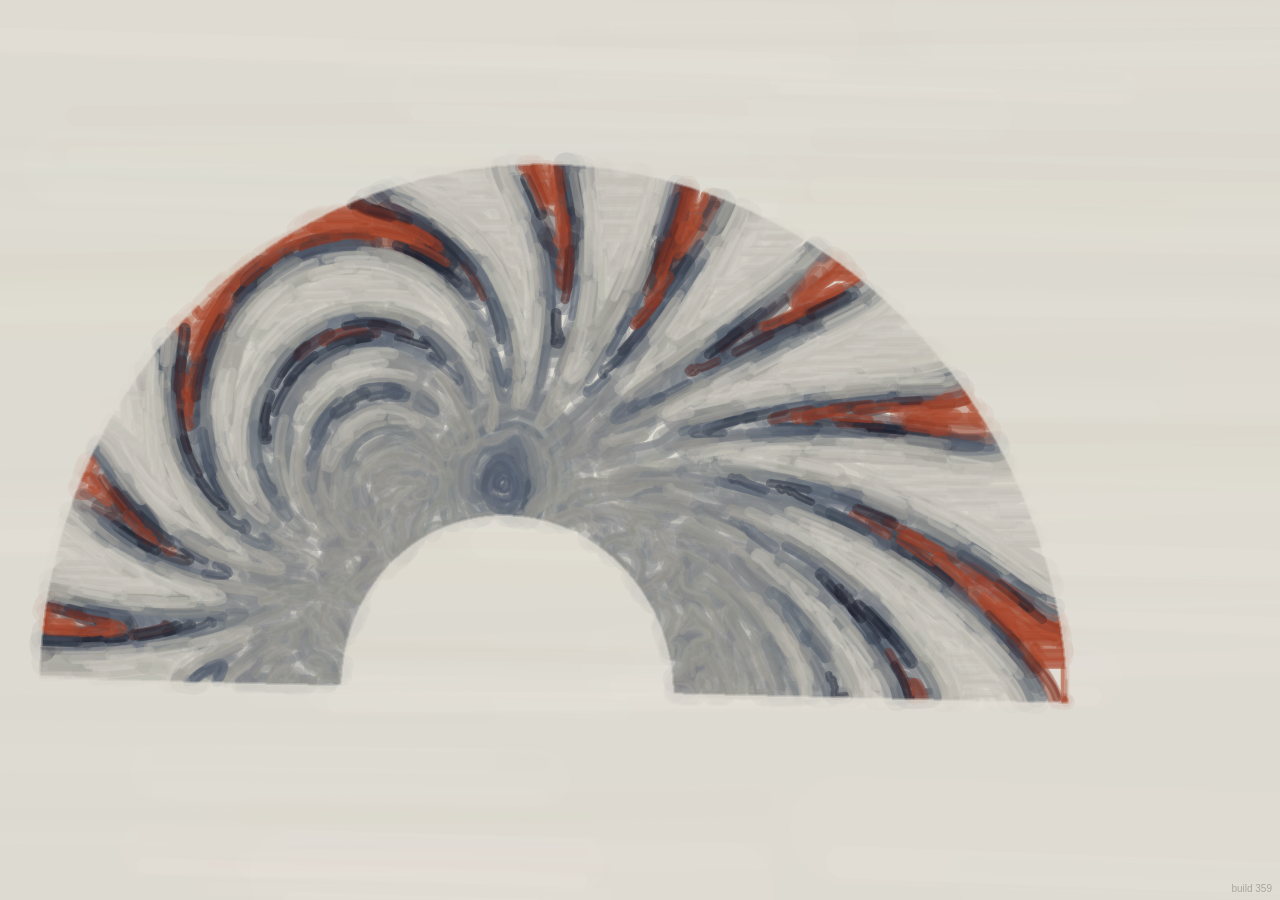
==== public/index.html @ 2e0e08db "Build 359: the moiré painter proper, and it learns All four surfaces, and both kinds of pattern: rin" ====
<!doctype html>
<!-- hexfield: the painting and nothing else (the old painter is kept at /studies.html) -->
<!-- hexfield build 359 (2026-10-22) -->
<html lang="en">
<head>
<meta charset="utf-8">
<meta name="viewport" content="width=device-width, initial-scale=1, viewport-fit=cover">
<title>hexfield</title>
<link rel="icon" href="assets/hexfield-logo.svg" type="image/svg+xml">
<style>
  html, body { margin: 0; height: 100%; overflow: hidden; background: rgb(226, 219, 205); }
  #view { display: block; width: 100vw; height: 100vh; }
  #buildBadge { position: fixed; right: 8px; bottom: 6px; font: 10px/1 -apple-system, Helvetica, Arial, sans-serif; color: rgba(0, 0, 0, 0.25); pointer-events: none; }
</style>
</head>
<body>
<canvas id="view"></canvas>
<div id="buildBadge">build 359</div>
<script src="moire/moire.js"></script>
<script src="moire/learn.js"></script>
<script src="moire/page.js"></script>
</body>
</html>
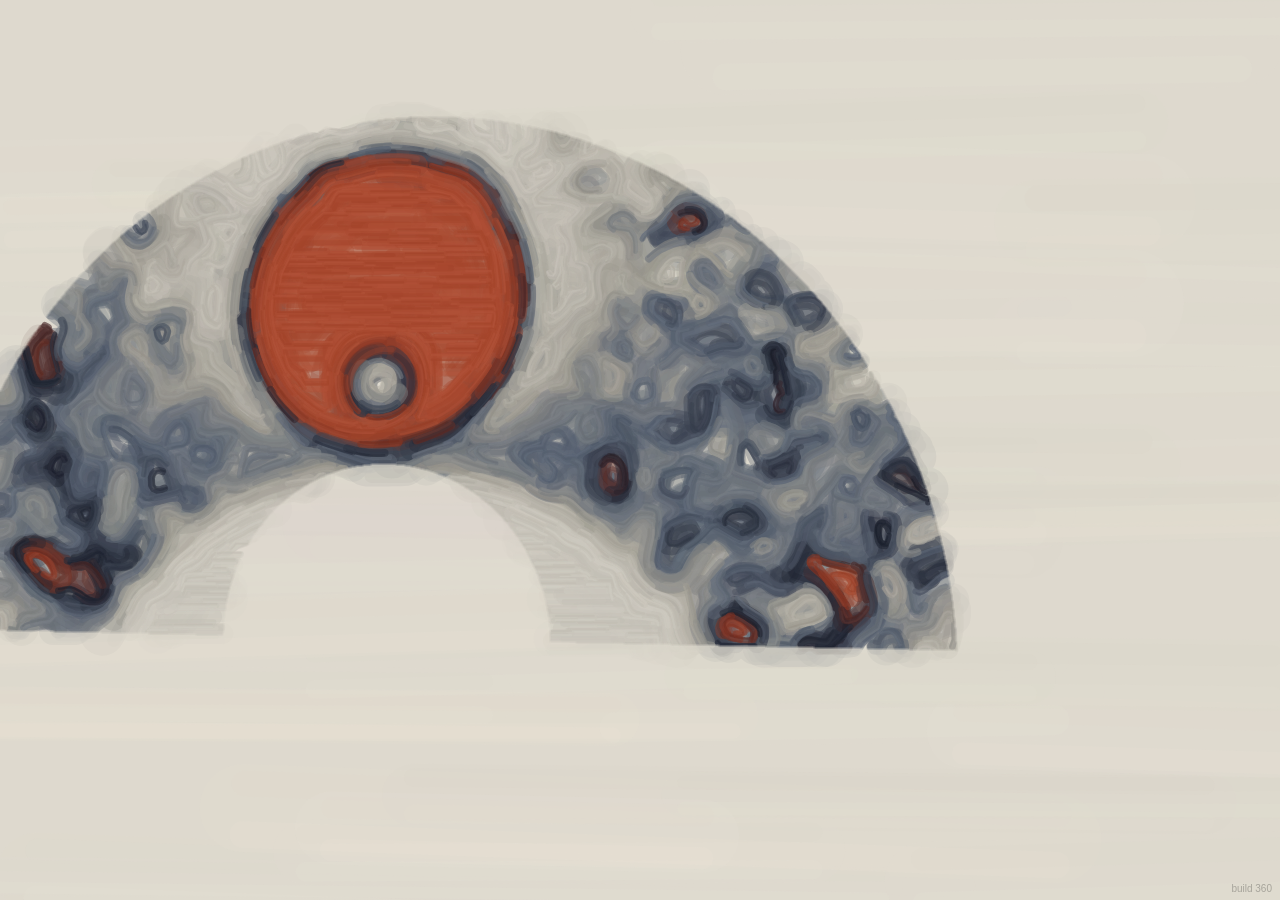
==== commit cec751d7: "Build 360: moiré sims that act on each other Each painting runs two or three sims at once: rings, bi" ====
--- a/public/index.html
+++ b/public/index.html
@@ -1,6 +1,6 @@
 <!doctype html>
 <!-- hexfield: the painting and nothing else (the old painter is kept at /studies.html) -->
-<!-- hexfield build 359 (2026-10-22) -->
+<!-- hexfield build 360 (2026-10-22) -->
 <html lang="en">
 <head>
 <meta charset="utf-8">
@@ -15,7 +15,7 @@
 </head>
 <body>
 <canvas id="view"></canvas>
-<div id="buildBadge">build 359</div>
+<div id="buildBadge">build 360</div>
 <script src="moire/moire.js"></script>
 <script src="moire/learn.js"></script>
 <script src="moire/page.js"></script>
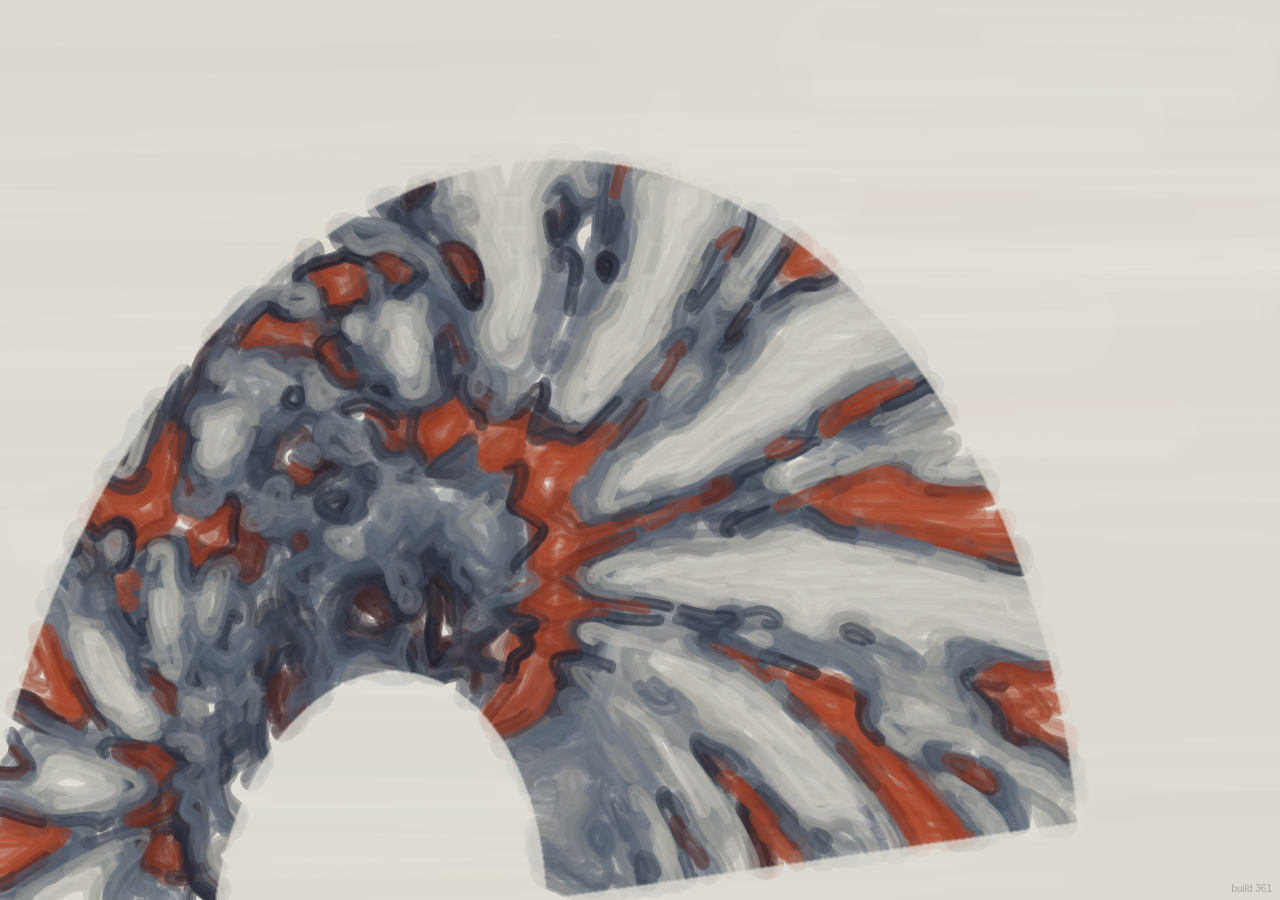
==== commit 80d6fb71: "Build 361: sims that act on each other more; a painting that never stops Interaction: - Pushes betwe" ====
--- a/public/index.html
+++ b/public/index.html
@@ -1,6 +1,6 @@
 <!doctype html>
 <!-- hexfield: the painting and nothing else (the old painter is kept at /studies.html) -->
-<!-- hexfield build 360 (2026-10-22) -->
+<!-- hexfield build 361 (2026-10-22) -->
 <html lang="en">
 <head>
 <meta charset="utf-8">
@@ -15,7 +15,7 @@
 </head>
 <body>
 <canvas id="view"></canvas>
-<div id="buildBadge">build 360</div>
+<div id="buildBadge">build 361</div>
 <script src="moire/moire.js"></script>
 <script src="moire/learn.js"></script>
 <script src="moire/page.js"></script>
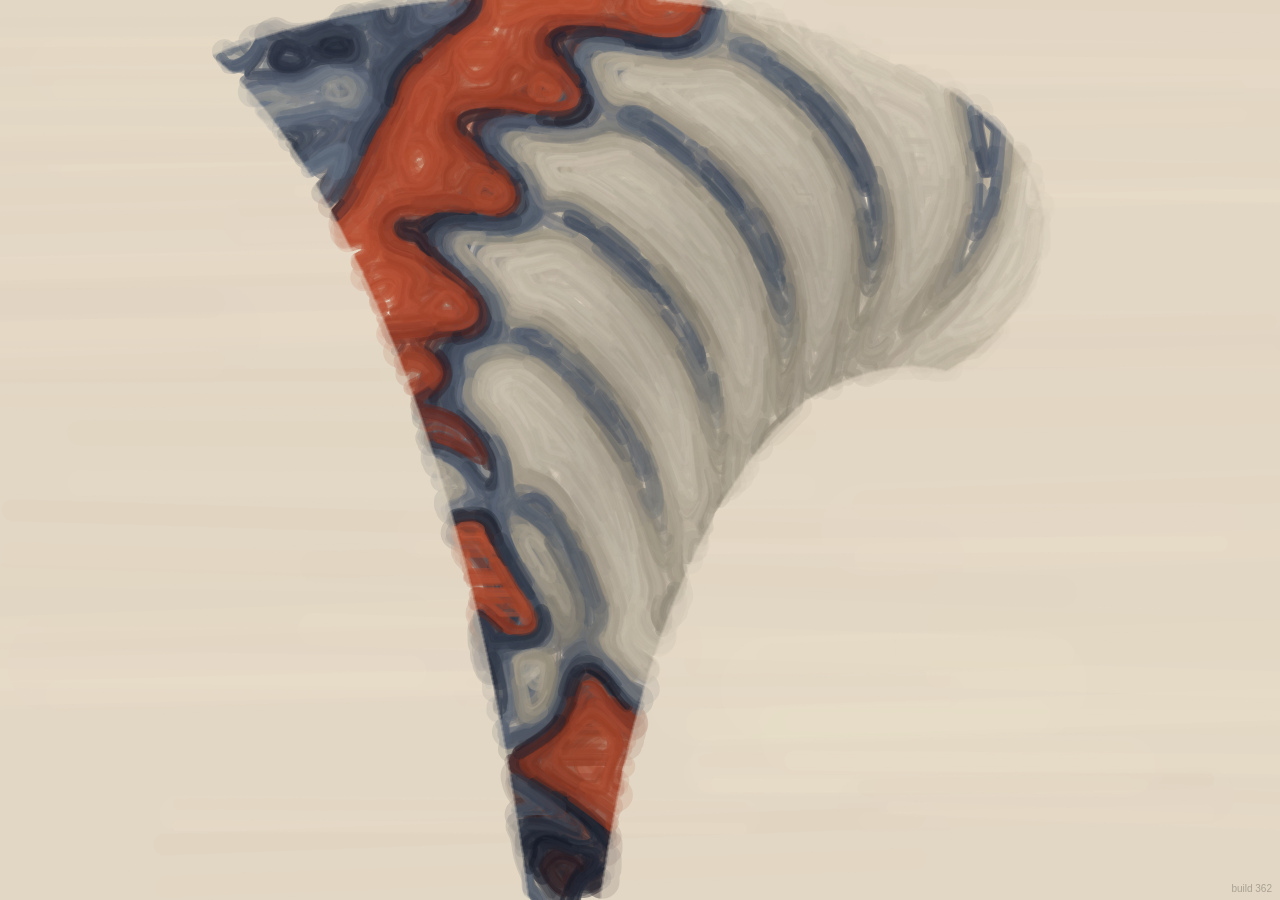
==== commit ccdb7547: "Build 362: one shared memory for every visitor's browser The moiré painter's finds are now pooled ac" ====
--- a/public/index.html
+++ b/public/index.html
@@ -1,6 +1,6 @@
 <!doctype html>
 <!-- hexfield: the painting and nothing else (the old painter is kept at /studies.html) -->
-<!-- hexfield build 361 (2026-10-22) -->
+<!-- hexfield build 362 (2026-10-22) -->
 <html lang="en">
 <head>
 <meta charset="utf-8">
@@ -15,7 +15,7 @@
 </head>
 <body>
 <canvas id="view"></canvas>
-<div id="buildBadge">build 361</div>
+<div id="buildBadge">build 362</div>
 <script src="moire/moire.js"></script>
 <script src="moire/learn.js"></script>
 <script src="moire/page.js"></script>
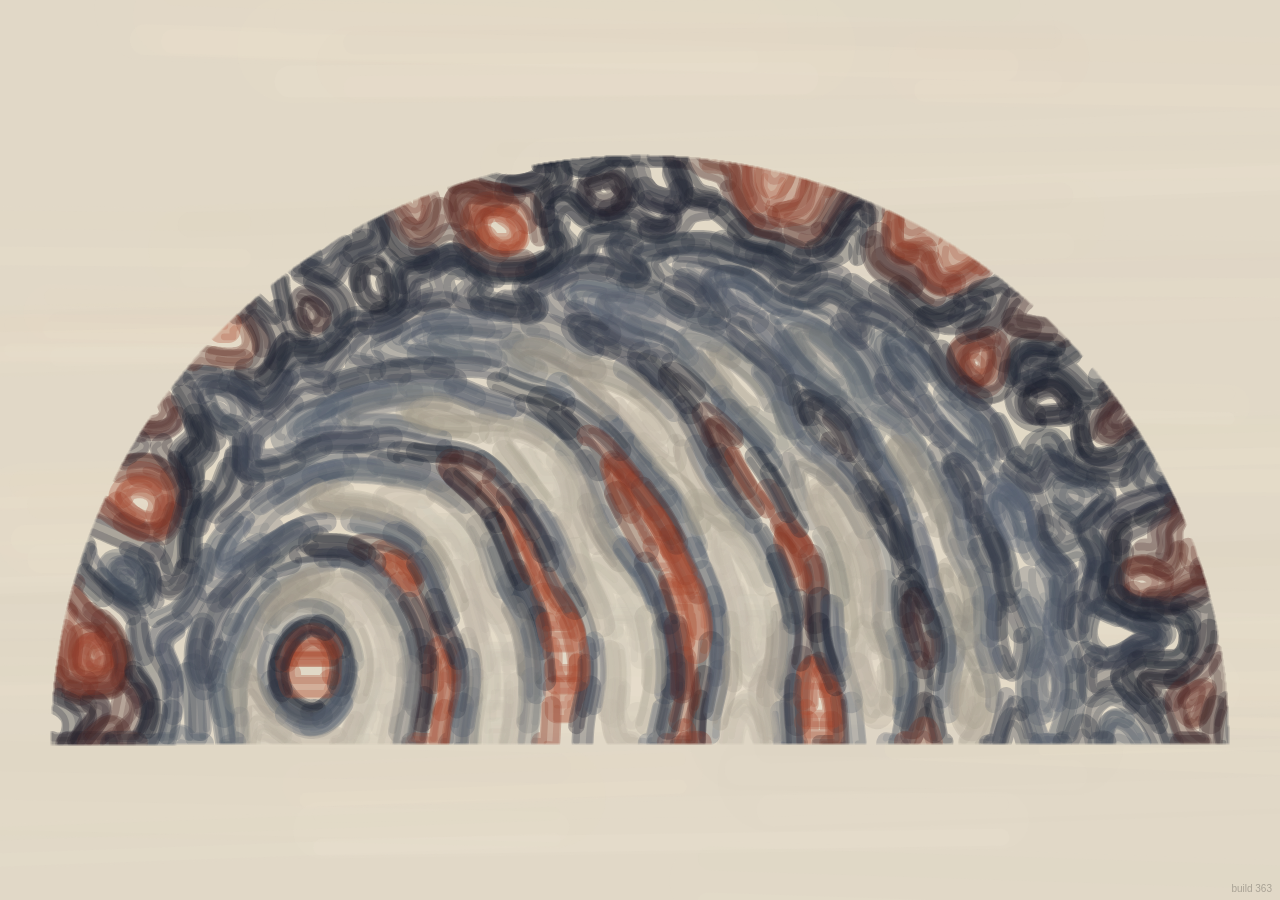
==== commit 7671f0ce: "Build 363: the whole silhouette, centred; the plane's flat maps - Framing: every silhouette is fitte" ====
--- a/public/index.html
+++ b/public/index.html
@@ -1,6 +1,6 @@
 <!doctype html>
 <!-- hexfield: the painting and nothing else (the old painter is kept at /studies.html) -->
-<!-- hexfield build 362 (2026-10-22) -->
+<!-- hexfield build 363 (2026-10-22) -->
 <html lang="en">
 <head>
 <meta charset="utf-8">
@@ -15,7 +15,7 @@
 </head>
 <body>
 <canvas id="view"></canvas>
-<div id="buildBadge">build 362</div>
+<div id="buildBadge">build 363</div>
 <script src="moire/moire.js"></script>
 <script src="moire/learn.js"></script>
 <script src="moire/page.js"></script>
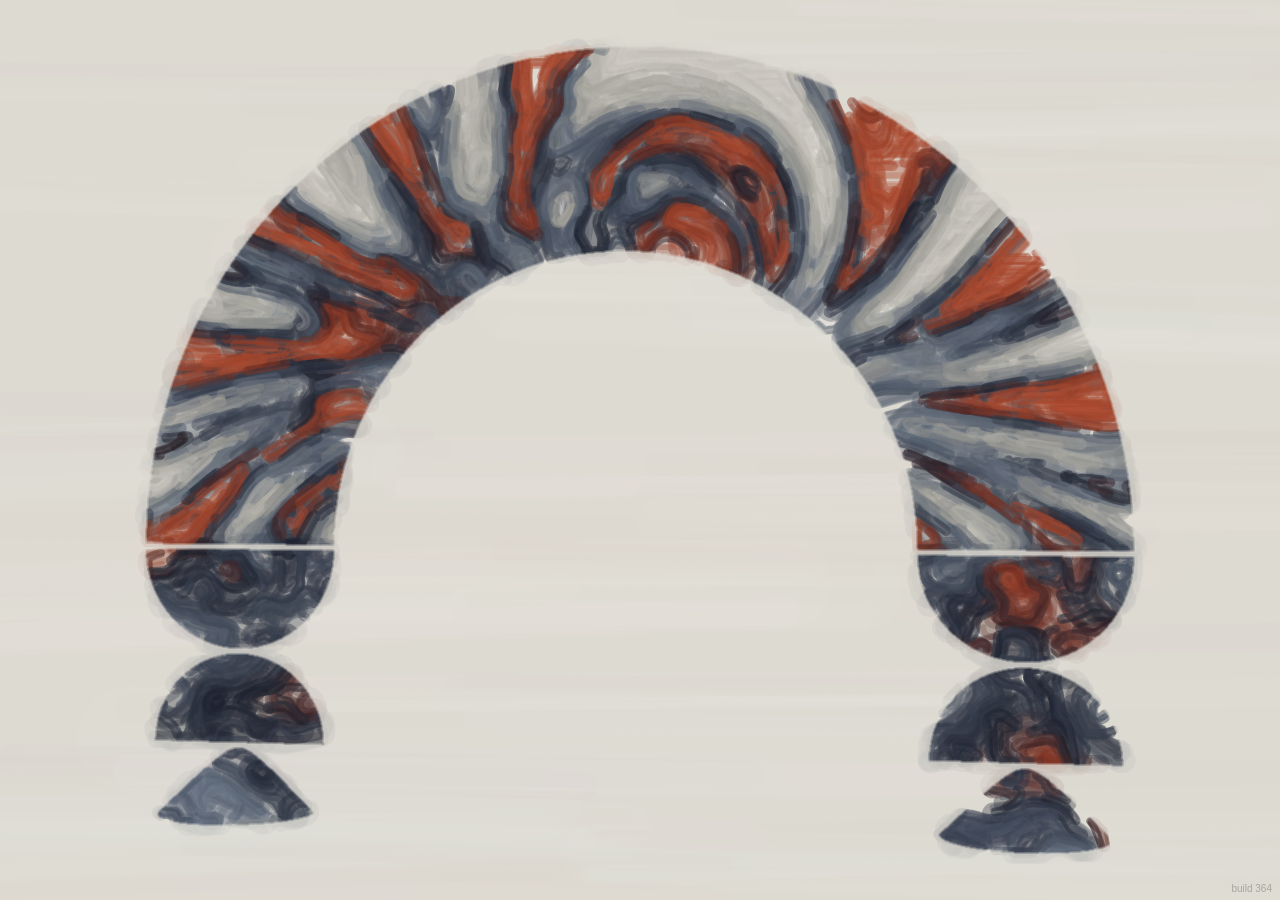
==== commit 3bd07a91: "Build 364: arches connecting pillars of stacked pieces The sims now glaze a structure instead of one" ====
--- a/public/index.html
+++ b/public/index.html
@@ -1,6 +1,6 @@
 <!doctype html>
 <!-- hexfield: the painting and nothing else (the old painter is kept at /studies.html) -->
-<!-- hexfield build 363 (2026-10-22) -->
+<!-- hexfield build 364 (2026-10-22) -->
 <html lang="en">
 <head>
 <meta charset="utf-8">
@@ -15,7 +15,7 @@
 </head>
 <body>
 <canvas id="view"></canvas>
-<div id="buildBadge">build 363</div>
+<div id="buildBadge">build 364</div>
 <script src="moire/moire.js"></script>
 <script src="moire/learn.js"></script>
 <script src="moire/page.js"></script>
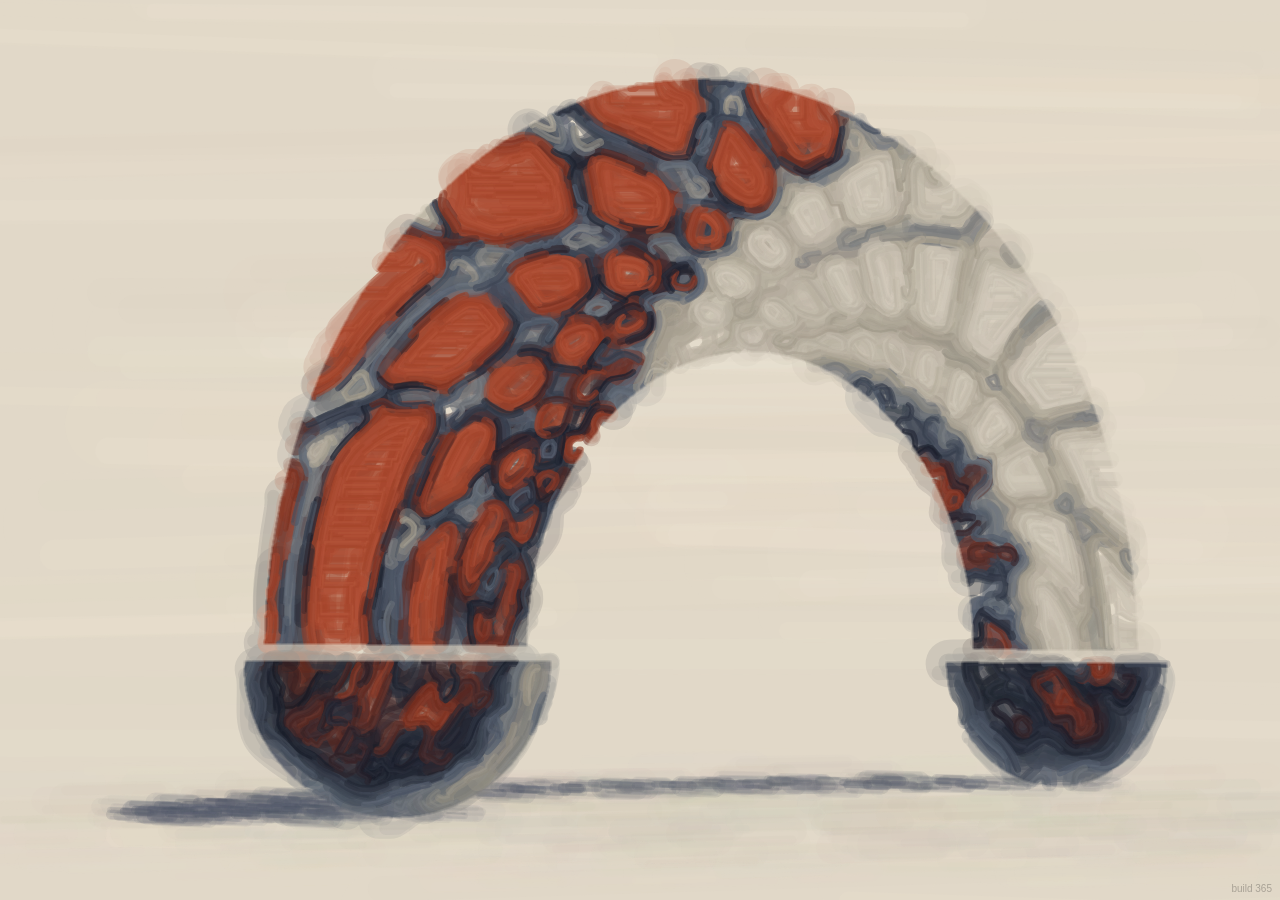
==== commit 71806a68: "Build 365: depth, a ground, and the sun's shadows - Depth: pillars stand in a row, staggered back an" ====
--- a/public/index.html
+++ b/public/index.html
@@ -1,6 +1,6 @@
 <!doctype html>
 <!-- hexfield: the painting and nothing else (the old painter is kept at /studies.html) -->
-<!-- hexfield build 364 (2026-10-22) -->
+<!-- hexfield build 365 (2026-10-23) -->
 <html lang="en">
 <head>
 <meta charset="utf-8">
@@ -15,7 +15,7 @@
 </head>
 <body>
 <canvas id="view"></canvas>
-<div id="buildBadge">build 364</div>
+<div id="buildBadge">build 365</div>
 <script src="moire/moire.js"></script>
 <script src="moire/learn.js"></script>
 <script src="moire/page.js"></script>
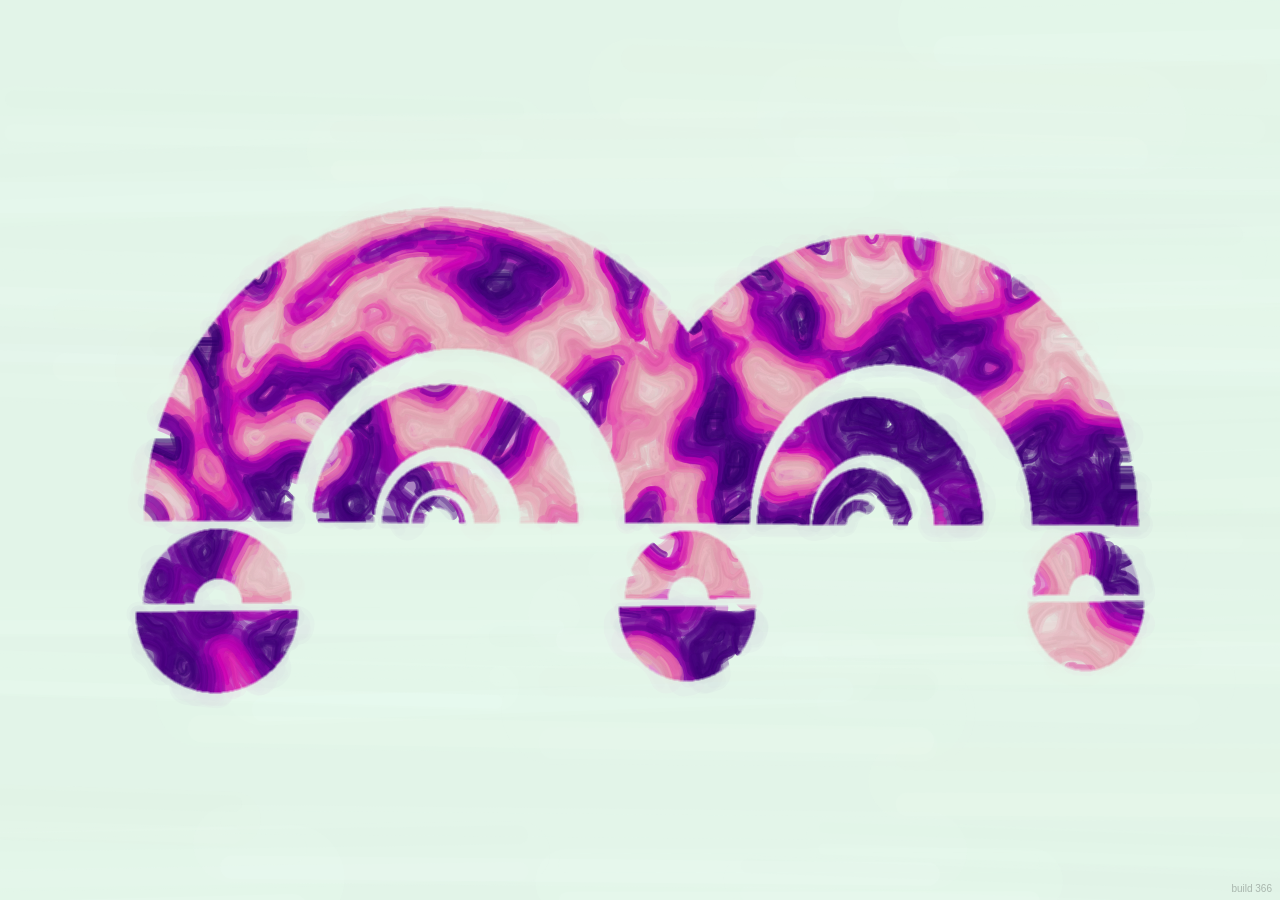
==== commit 2e127acc: "Build 366: nested arches, full-chroma colour from value, neon - No dropped shadows: the ground and t" ====
--- a/public/index.html
+++ b/public/index.html
@@ -1,6 +1,6 @@
 <!doctype html>
 <!-- hexfield: the painting and nothing else (the old painter is kept at /studies.html) -->
-<!-- hexfield build 365 (2026-10-23) -->
+<!-- hexfield build 366 (2026-10-23) -->
 <html lang="en">
 <head>
 <meta charset="utf-8">
@@ -15,7 +15,7 @@
 </head>
 <body>
 <canvas id="view"></canvas>
-<div id="buildBadge">build 365</div>
+<div id="buildBadge">build 366</div>
 <script src="moire/moire.js"></script>
 <script src="moire/learn.js"></script>
 <script src="moire/page.js"></script>
